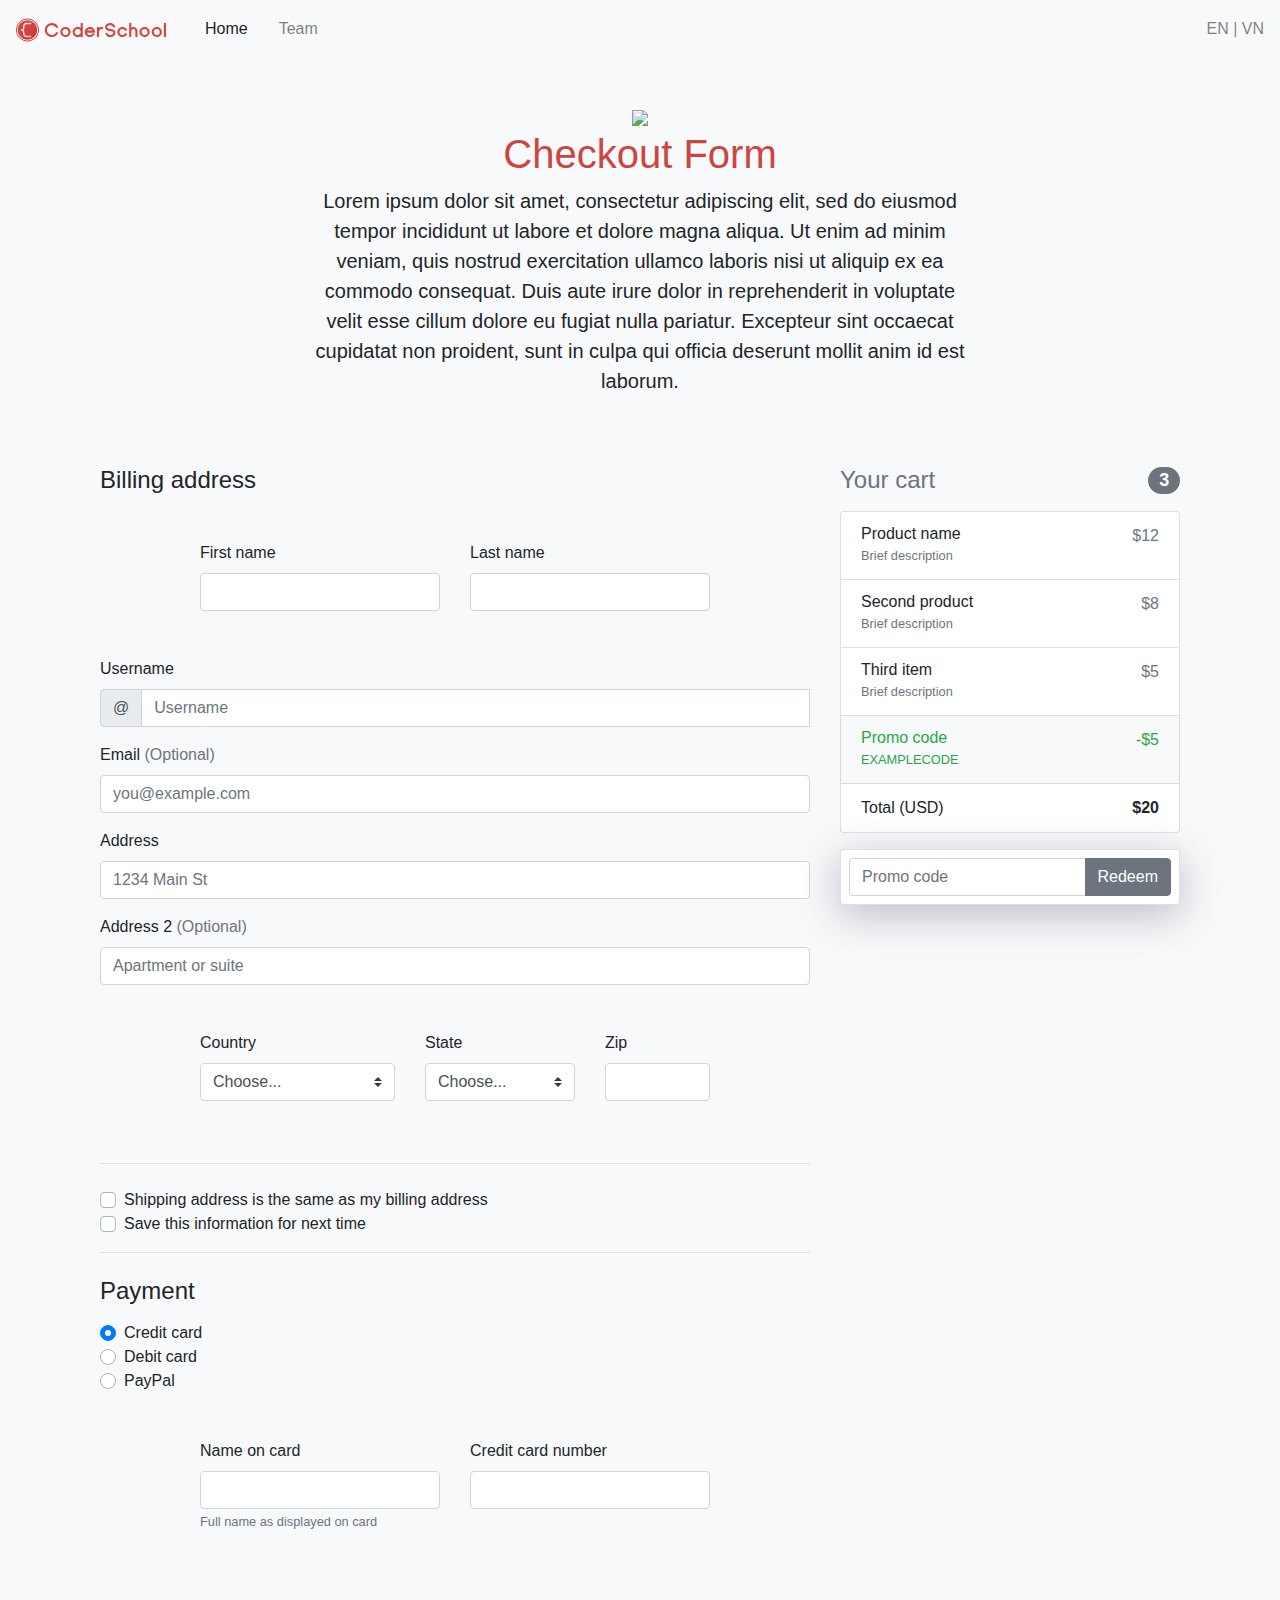
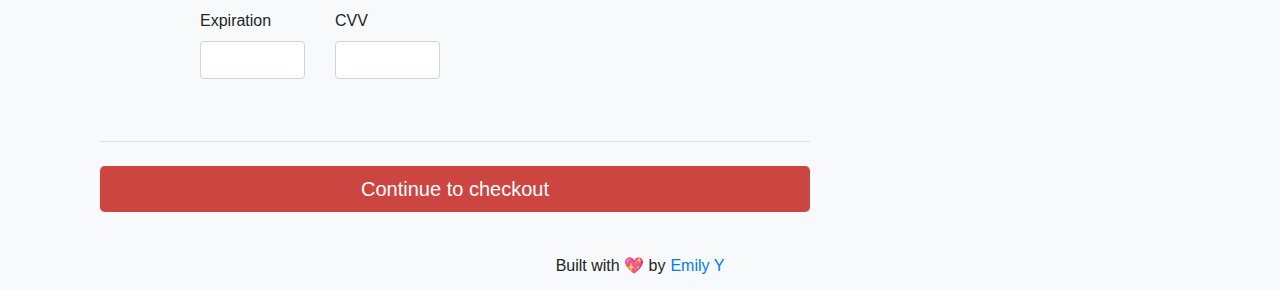
==== checkout.html @ 40ba5e8e "first commit" ====
<!DOCTYPE html>
<html lang="en">

<head>
    <meta charset="UTF-8">
    <meta name="viewport" content="width=device-width, initial-scale=1.0">
    <link rel="stylesheet" crossorigin="anonymous" href="https://use.fontawesome.com/releases/v5.6.3/css/all.css"
        integrity="sha384-UHRtZLI+pbxtHCWp1t77Bi1L4ZtiqrqD80Kn4Z8NTSRyMA2Fd33n5dQ8lWUE00s/" />
    <link rel="stylesheet" href="https://stackpath.bootstrapcdn.com/bootstrap/4.4.1/css/bootstrap.min.css"
        integrity="sha384-Vkoo8x4CGsO3+Hhxv8T/Q5PaXtkKtu6ug5TOeNV6gBiFeWPGFN9MuhOf23Q9Ifjh" crossorigin="anonymous">
    <link rel="stylesheet" href="style.css">
    <link rel="stylesheet" href="checkout.css">
    <link rel="shortcut icon" href="https://cs-pricing-page.netlify.com/img/tab-icon.png" type="image/x-icon">
    <title>Checkout Form</title>
</head>

<nav class="navbar navbar-expand-lg navbar-light bg-light">
    <a class="navbar-brand" href="#">
        <img src="/CoderSchool Landing Page Assets/name.svg" width="150" height="30" alt="">
    </a>
    <button class="navbar-toggler" type="button" data-toggle="collapse" data-target="#navbarText"
        aria-controls="navbarText" aria-expanded="false" aria-label="Toggle navigation">
        <span class="navbar-toggler-icon"></span>
    </button>
    <div class="collapse navbar-collapse" id="navbarText">
        <ul class="navbar-nav mr-auto">
            <li class="nav-item active">
                <a class="nav-link" href="#">Home <span class="sr-only">(current)</span></a>
            </li>
            <li class="nav-item">
                <a class="nav-link" href="#">Team</a>
            </li>
        </ul>
        <span class="navbar-text">
            EN | VN
        </span>
    </div>
</nav>

<div class="pricing-header px-3 py-3 pt-md-5 pb-md-4 mx-auto text-center">
    <img class="logo" src="https://cs-pricing-page.netlify.com/img/tab-icon.png" />
    <h1 class="display-6 red">Checkout Form</h1>
    <p class="lead">Lorem ipsum dolor sit amet, consectetur adipiscing elit, sed do eiusmod tempor incididunt ut labore et dolore magna aliqua. Ut enim ad minim veniam, quis nostrud exercitation ullamco laboris nisi ut aliquip ex ea commodo consequat. Duis aute irure dolor in reprehenderit in voluptate velit esse cillum dolore eu fugiat nulla pariatur. Excepteur sint occaecat cupidatat non proident, sunt in culpa qui officia deserunt mollit anim id est laborum.</p>
</div>

<div class="row">
    <div class="col-md-4 order-md-2 mb-4">
        <h4 class="d-flex justify-content-between align-items-center mb-3">
            <span class="text-muted">Your cart</span>
            <span class="badge badge-secondary badge-pill">3</span>
        </h4>
        <ul class="list-group mb-3">
            <li class="list-group-item d-flex justify-content-between lh-condensed">
                <div>
                    <h6 class="my-0">Product name</h6>
                    <small class="text-muted">Brief description</small>
                </div>
                <span class="text-muted">$12</span>
            </li>
            <li class="list-group-item d-flex justify-content-between lh-condensed">
                <div>
                    <h6 class="my-0">Second product</h6>
                    <small class="text-muted">Brief description</small>
                </div>
                <span class="text-muted">$8</span>
            </li>
            <li class="list-group-item d-flex justify-content-between lh-condensed">
                <div>
                    <h6 class="my-0">Third item</h6>
                    <small class="text-muted">Brief description</small>
                </div>
                <span class="text-muted">$5</span>
            </li>
            <li class="list-group-item d-flex justify-content-between bg-light">
                <div class="text-success">
                    <h6 class="my-0">Promo code</h6>
                    <small>EXAMPLECODE</small>
                </div>
                <span class="text-success">-$5</span>
            </li>
            <li class="list-group-item d-flex justify-content-between">
                <span>Total (USD)</span>
                <strong>$20</strong>
            </li>
        </ul>

        <form class="card p-2">
            <div class="input-group">
                <input type="text" class="form-control" placeholder="Promo code">
                <div class="input-group-append">
                    <button type="submit" class="btn btn-secondary">Redeem</button>
                </div>
            </div>
        </form>
    </div>
    <div class="col-md-8 order-md-1">
        <h4 class="mb-3">Billing address</h4>
        <form class="needs-validation" novalidate="">
            <div class="row">
                <div class="col-md-6 mb-3">
                    <label for="firstName">First name</label>
                    <input type="text" class="form-control" id="firstName" placeholder="" value="" required="">
                    <div class="invalid-feedback">
                        Valid first name is required.
                    </div>
                </div>
                <div class="col-md-6 mb-3">
                    <label for="lastName">Last name</label>
                    <input type="text" class="form-control" id="lastName" placeholder="" value="" required="">
                    <div class="invalid-feedback">
                        Valid last name is required.
                    </div>
                </div>
            </div>

            <div class="mb-3">
                <label for="username">Username</label>
                <div class="input-group">
                    <div class="input-group-prepend">
                        <span class="input-group-text">@</span>
                    </div>
                    <input type="text" class="form-control" id="username" placeholder="Username" required="">
                    <div class="invalid-feedback" style="width: 100%;">
                        Your username is required.
                    </div>
                </div>
            </div>

            <div class="mb-3">
                <label for="email">Email <span class="text-muted">(Optional)</span></label>
                <input type="email" class="form-control" id="email" placeholder="you@example.com">
                <div class="invalid-feedback">
                    Please enter a valid email address for shipping updates.
                </div>
            </div>

            <div class="mb-3">
                <label for="address">Address</label>
                <input type="text" class="form-control" id="address" placeholder="1234 Main St" required="">
                <div class="invalid-feedback">
                    Please enter your shipping address.
                </div>
            </div>

            <div class="mb-3">
                <label for="address2">Address 2 <span class="text-muted">(Optional)</span></label>
                <input type="text" class="form-control" id="address2" placeholder="Apartment or suite">
            </div>

            <div class="row">
                <div class="col-md-5 mb-3">
                    <label for="country">Country</label>
                    <select class="custom-select d-block w-100" id="country" required="">
                        <option value="">Choose...</option>
                        <option>United States</option>
                    </select>
                    <div class="invalid-feedback">
                        Please select a valid country.
                    </div>
                </div>
                <div class="col-md-4 mb-3">
                    <label for="state">State</label>
                    <select class="custom-select d-block w-100" id="state" required="">
                        <option value="">Choose...</option>
                        <option>California</option>
                    </select>
                    <div class="invalid-feedback">
                        Please provide a valid state.
                    </div>
                </div>
                <div class="col-md-3 mb-3">
                    <label for="zip">Zip</label>
                    <input type="text" class="form-control" id="zip" placeholder="" required="">
                    <div class="invalid-feedback">
                        Zip code required.
                    </div>
                </div>
            </div>
            <hr class="mb-4">
            <div class="custom-control custom-checkbox">
                <input type="checkbox" class="custom-control-input" id="same-address">
                <label class="custom-control-label" for="same-address">Shipping address is the same as my billing
                    address</label>
            </div>
            <div class="custom-control custom-checkbox">
                <input type="checkbox" class="custom-control-input" id="save-info">
                <label class="custom-control-label" for="save-info">Save this information for next time</label>
            </div>
            <hr class="mb-4">

            <h4 class="mb-3">Payment</h4>

            <div class="d-block my-3">
                <div class="custom-control custom-radio">
                    <input id="credit" name="paymentMethod" type="radio" class="custom-control-input" checked=""
                        required="">
                    <label class="custom-control-label" for="credit">Credit card</label>
                </div>
                <div class="custom-control custom-radio">
                    <input id="debit" name="paymentMethod" type="radio" class="custom-control-input" required="">
                    <label class="custom-control-label" for="debit">Debit card</label>
                </div>
                <div class="custom-control custom-radio">
                    <input id="paypal" name="paymentMethod" type="radio" class="custom-control-input" required="">
                    <label class="custom-control-label" for="paypal">PayPal</label>
                </div>
            </div>
            <div class="row">
                <div class="col-md-6 mb-3">
                    <label for="cc-name">Name on card</label>
                    <input type="text" class="form-control" id="cc-name" placeholder="" required="">
                    <small class="text-muted">Full name as displayed on card</small>
                    <div class="invalid-feedback">
                        Name on card is required
                    </div>
                </div>
                <div class="col-md-6 mb-3">
                    <label for="cc-number">Credit card number</label>
                    <input type="text" class="form-control" id="cc-number" placeholder="" required="">
                    <div class="invalid-feedback">
                        Credit card number is required
                    </div>
                </div>
            </div>
            <div class="row">
                <div class="col-md-3 mb-3">
                    <label for="cc-expiration">Expiration</label>
                    <input type="text" class="form-control" id="cc-expiration" placeholder="" required="">
                    <div class="invalid-feedback">
                        Expiration date required
                    </div>
                </div>
                <div class="col-md-3 mb-3">
                    <label for="cc-cvv">CVV</label>
                    <input type="text" class="form-control" id="cc-cvv" placeholder="" required="">
                    <div class="invalid-feedback">
                        Security code required
                    </div>
                </div>
            </div>
            <hr class="mb-4">
            <button class="btn btn-primary btn-lg btn-block" type="submit">Continue to checkout</button>
        </form>
    </div>
</div>
<footer>
    Built with 💖 by
    <a href="https://github.com/yumemily">Emily Y</a>
</footer>

<body>

</body>

</html>
---- style.css ----
.navbar-nav > .nav-item {
    margin-left: 15px;
    color: rgba(0,0,0,.9);
  }

.box-shadow {
  box-shadow: 0 0.25rem 0.75rem rgba(0, 0, 0, 0.05);
}

section {
    display: flex;
    padding-top: 2%;
    align-items: center;
    justify-content: center;
    flex-direction: column;
  }

:root {
  --red: #cd4541;
}

.red {
  color: var(--red);
}

.btn-primary {
    border: 0px;
    color: white;
    background-color: var(--red);
  }

.card {
  margin-bottom: 25px;
  box-shadow: 0 10px 40px rgba(59, 43, 91, 0.3);
}

#third {
    background-image: url(/CoderSchool\ Landing\ Page\ Assets/banner.jpg);
    min-height: 800px;
    width: 100%;
    padding-bottom: 103.663px;
  }

#fourth > .container > p:nth-last-of-type(1) {
font-size: 25px;
margin-bottom: 100px;
}

#fourth{
    padding-bottom: 100px;
    background-color:#E9EBEE;
}

footer {
    height: 3em;
    display: flex;
    align-items: center;
    justify-content: center;
}

footer > a {
    margin-left: 5px;
}

a {
    color: #007bff;
    text-decoration: none;
    background-color: transparent;
}

.typewrite {
    font-size: 40px;
    font-weight: bold;
    text-align: center;
}

section:nth-child(odd) {
    background-color: #e9ebee;
}

.first-section{
    height: 800px;
    padding-bottom: 103.663px;
}

*{
    box-sizing: border-box;
}
---- checkout.css ----
.pricing-header {
    max-width: 700px;
}

.logo{
    width: 100px;
}
.row{
    padding: 30px 100px;
}

body{
    background-color: #F8F9FA;
}
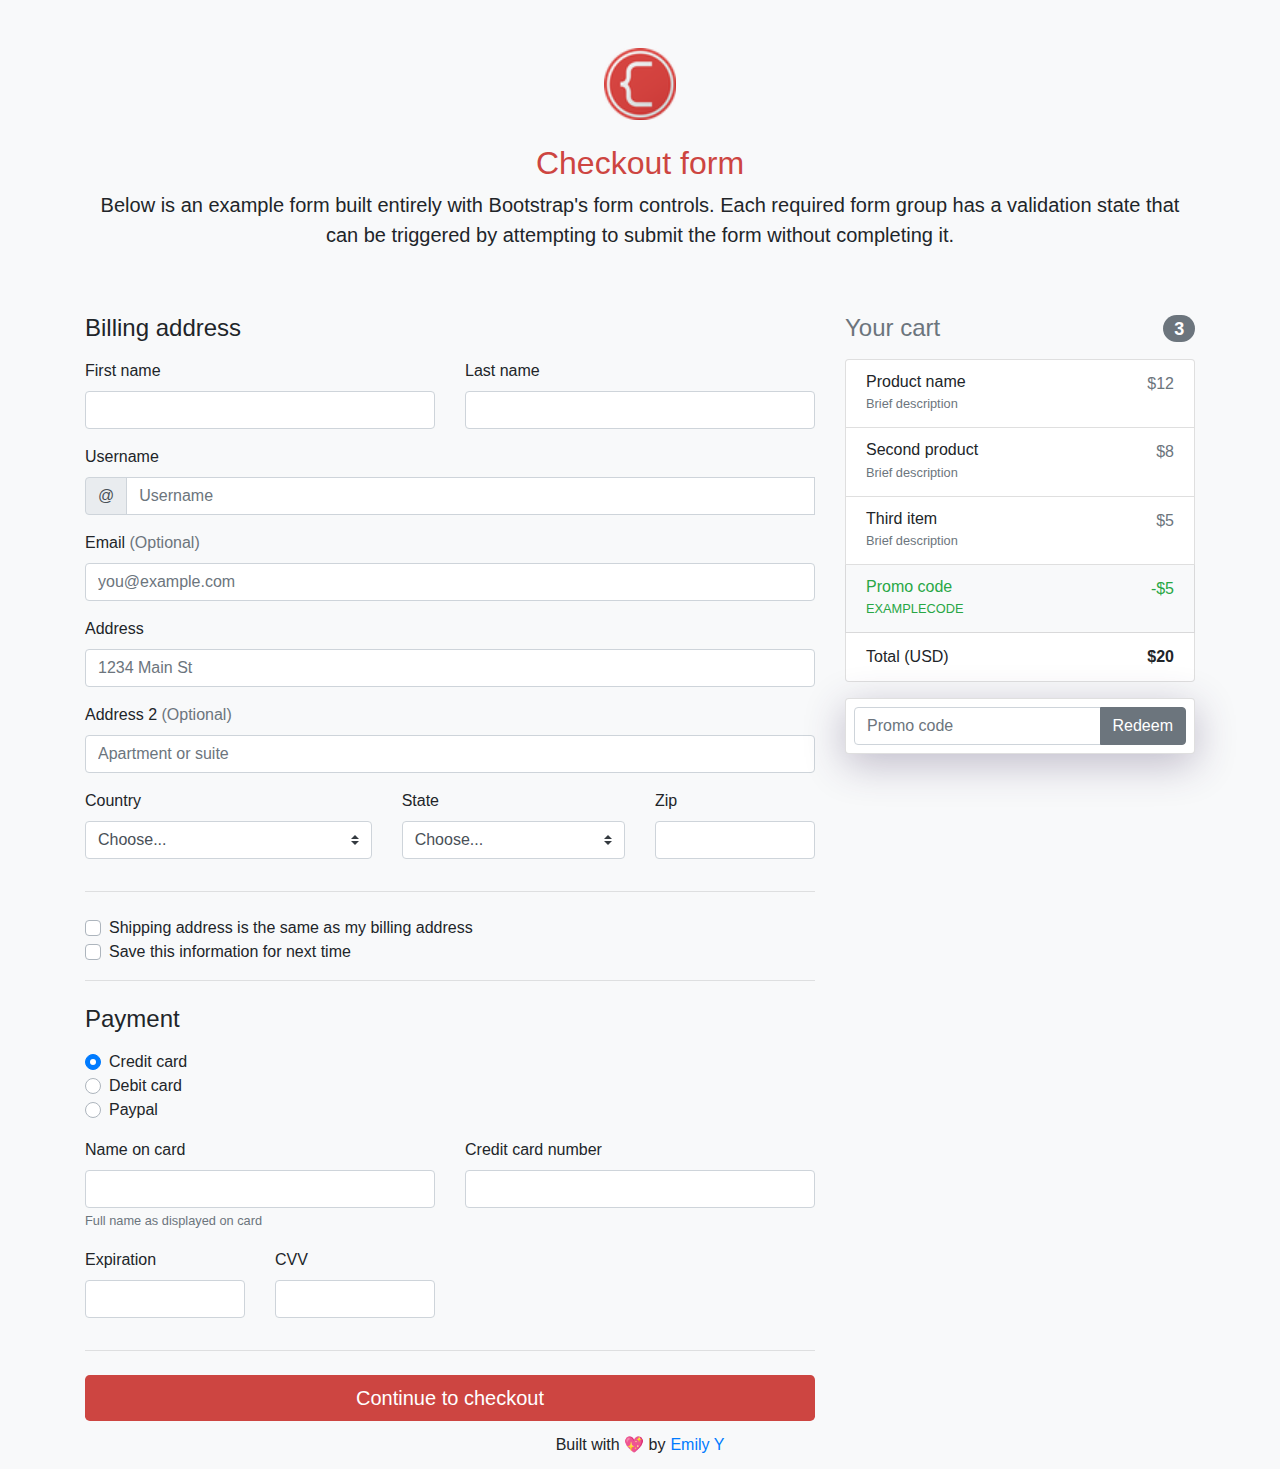
==== commit 96ce9036: "make form input required" ====
--- a/checkout.html
+++ b/checkout.html
@@ -1,255 +1,270 @@
-<!DOCTYPE html>
+
+<!doctype html>
 <html lang="en">
-
-<head>
-    <meta charset="UTF-8">
-    <meta name="viewport" content="width=device-width, initial-scale=1.0">
-    <link rel="stylesheet" crossorigin="anonymous" href="https://use.fontawesome.com/releases/v5.6.3/css/all.css"
-        integrity="sha384-UHRtZLI+pbxtHCWp1t77Bi1L4ZtiqrqD80Kn4Z8NTSRyMA2Fd33n5dQ8lWUE00s/" />
+  <head>
+    <meta charset="utf-8">
+    <meta name="viewport" content="width=device-width, initial-scale=1, shrink-to-fit=no">
+    <meta name="description" content="">
+    <meta name="author" content="">
     <link rel="stylesheet" href="https://stackpath.bootstrapcdn.com/bootstrap/4.4.1/css/bootstrap.min.css"
         integrity="sha384-Vkoo8x4CGsO3+Hhxv8T/Q5PaXtkKtu6ug5TOeNV6gBiFeWPGFN9MuhOf23Q9Ifjh" crossorigin="anonymous">
     <link rel="stylesheet" href="style.css">
-    <link rel="stylesheet" href="checkout.css">
     <link rel="shortcut icon" href="https://cs-pricing-page.netlify.com/img/tab-icon.png" type="image/x-icon">
-    <title>Checkout Form</title>
-</head>
-
-<nav class="navbar navbar-expand-lg navbar-light bg-light">
-    <a class="navbar-brand" href="#">
-        <img src="/CoderSchool Landing Page Assets/name.svg" width="150" height="30" alt="">
-    </a>
-    <button class="navbar-toggler" type="button" data-toggle="collapse" data-target="#navbarText"
-        aria-controls="navbarText" aria-expanded="false" aria-label="Toggle navigation">
-        <span class="navbar-toggler-icon"></span>
-    </button>
-    <div class="collapse navbar-collapse" id="navbarText">
-        <ul class="navbar-nav mr-auto">
-            <li class="nav-item active">
-                <a class="nav-link" href="#">Home <span class="sr-only">(current)</span></a>
-            </li>
-            <li class="nav-item">
-                <a class="nav-link" href="#">Team</a>
-            </li>
-        </ul>
-        <span class="navbar-text">
-            EN | VN
-        </span>
-    </div>
-</nav>
-
-<div class="pricing-header px-3 py-3 pt-md-5 pb-md-4 mx-auto text-center">
-    <img class="logo" src="https://cs-pricing-page.netlify.com/img/tab-icon.png" />
-    <h1 class="display-6 red">Checkout Form</h1>
-    <p class="lead">Lorem ipsum dolor sit amet, consectetur adipiscing elit, sed do eiusmod tempor incididunt ut labore et dolore magna aliqua. Ut enim ad minim veniam, quis nostrud exercitation ullamco laboris nisi ut aliquip ex ea commodo consequat. Duis aute irure dolor in reprehenderit in voluptate velit esse cillum dolore eu fugiat nulla pariatur. Excepteur sint occaecat cupidatat non proident, sunt in culpa qui officia deserunt mollit anim id est laborum.</p>
-</div>
-
-<div class="row">
-    <div class="col-md-4 order-md-2 mb-4">
-        <h4 class="d-flex justify-content-between align-items-center mb-3">
+    <link rel="icon" href="/docs/4.0/assets/img/favicons/favicon.ico">
+
+    <title>Checkout</title>
+
+    <link rel="canonical" href="https://getbootstrap.com/docs/4.0/examples/checkout/">
+
+    <!-- Bootstrap core CSS -->
+    <link href="../../dist/css/bootstrap.min.css" rel="stylesheet">
+
+    <!-- Custom styles for this template -->
+    <link href="form-validation.css" rel="stylesheet">
+  </head>
+
+  <body class="bg-light">
+
+    <div class="container">
+      <div class="py-5 text-center">
+        <img class="d-block mx-auto mb-4 " src="/CoderSchool Landing Page Assets/tab-icon.png" alt="" width="72" height="72">
+        <h2 class="blah red">Checkout form</h2>
+        <p class="lead">Below is an example form built entirely with Bootstrap's form controls. Each required form group has a validation state that can be triggered by attempting to submit the form without completing it.</p>
+      </div>
+
+      <div class="row">
+        <div class="col-md-4 order-md-2 mb-4">
+          <h4 class="d-flex justify-content-between align-items-center mb-3">
             <span class="text-muted">Your cart</span>
             <span class="badge badge-secondary badge-pill">3</span>
-        </h4>
-        <ul class="list-group mb-3">
+          </h4>
+          <ul class="list-group mb-3">
             <li class="list-group-item d-flex justify-content-between lh-condensed">
-                <div>
-                    <h6 class="my-0">Product name</h6>
-                    <small class="text-muted">Brief description</small>
-                </div>
-                <span class="text-muted">$12</span>
+              <div>
+                <h6 class="my-0">Product name</h6>
+                <small class="text-muted">Brief description</small>
+              </div>
+              <span class="text-muted">$12</span>
             </li>
             <li class="list-group-item d-flex justify-content-between lh-condensed">
-                <div>
-                    <h6 class="my-0">Second product</h6>
-                    <small class="text-muted">Brief description</small>
-                </div>
-                <span class="text-muted">$8</span>
+              <div>
+                <h6 class="my-0">Second product</h6>
+                <small class="text-muted">Brief description</small>
+              </div>
+              <span class="text-muted">$8</span>
             </li>
             <li class="list-group-item d-flex justify-content-between lh-condensed">
-                <div>
-                    <h6 class="my-0">Third item</h6>
-                    <small class="text-muted">Brief description</small>
-                </div>
-                <span class="text-muted">$5</span>
+              <div>
+                <h6 class="my-0">Third item</h6>
+                <small class="text-muted">Brief description</small>
+              </div>
+              <span class="text-muted">$5</span>
             </li>
             <li class="list-group-item d-flex justify-content-between bg-light">
-                <div class="text-success">
-                    <h6 class="my-0">Promo code</h6>
-                    <small>EXAMPLECODE</small>
-                </div>
-                <span class="text-success">-$5</span>
+              <div class="text-success">
+                <h6 class="my-0">Promo code</h6>
+                <small>EXAMPLECODE</small>
+              </div>
+              <span class="text-success">-$5</span>
             </li>
             <li class="list-group-item d-flex justify-content-between">
-                <span>Total (USD)</span>
-                <strong>$20</strong>
-            </li>
-        </ul>
-
-        <form class="card p-2">
+              <span>Total (USD)</span>
+              <strong>$20</strong>
+            </li>
+          </ul>
+
+          <form class="card p-2">
             <div class="input-group">
-                <input type="text" class="form-control" placeholder="Promo code">
-                <div class="input-group-append">
-                    <button type="submit" class="btn btn-secondary">Redeem</button>
-                </div>
-            </div>
-        </form>
-    </div>
-    <div class="col-md-8 order-md-1">
-        <h4 class="mb-3">Billing address</h4>
-        <form class="needs-validation" novalidate="">
-            <div class="row">
-                <div class="col-md-6 mb-3">
-                    <label for="firstName">First name</label>
-                    <input type="text" class="form-control" id="firstName" placeholder="" value="" required="">
-                    <div class="invalid-feedback">
-                        Valid first name is required.
-                    </div>
-                </div>
-                <div class="col-md-6 mb-3">
-                    <label for="lastName">Last name</label>
-                    <input type="text" class="form-control" id="lastName" placeholder="" value="" required="">
-                    <div class="invalid-feedback">
-                        Valid last name is required.
-                    </div>
-                </div>
-            </div>
-
-            <div class="mb-3">
-                <label for="username">Username</label>
-                <div class="input-group">
-                    <div class="input-group-prepend">
-                        <span class="input-group-text">@</span>
-                    </div>
-                    <input type="text" class="form-control" id="username" placeholder="Username" required="">
-                    <div class="invalid-feedback" style="width: 100%;">
-                        Your username is required.
-                    </div>
-                </div>
-            </div>
-
-            <div class="mb-3">
-                <label for="email">Email <span class="text-muted">(Optional)</span></label>
-                <input type="email" class="form-control" id="email" placeholder="you@example.com">
-                <div class="invalid-feedback">
-                    Please enter a valid email address for shipping updates.
-                </div>
-            </div>
-
-            <div class="mb-3">
-                <label for="address">Address</label>
-                <input type="text" class="form-control" id="address" placeholder="1234 Main St" required="">
-                <div class="invalid-feedback">
-                    Please enter your shipping address.
-                </div>
-            </div>
-
-            <div class="mb-3">
-                <label for="address2">Address 2 <span class="text-muted">(Optional)</span></label>
-                <input type="text" class="form-control" id="address2" placeholder="Apartment or suite">
-            </div>
-
-            <div class="row">
-                <div class="col-md-5 mb-3">
-                    <label for="country">Country</label>
-                    <select class="custom-select d-block w-100" id="country" required="">
-                        <option value="">Choose...</option>
-                        <option>United States</option>
-                    </select>
-                    <div class="invalid-feedback">
-                        Please select a valid country.
-                    </div>
-                </div>
-                <div class="col-md-4 mb-3">
-                    <label for="state">State</label>
-                    <select class="custom-select d-block w-100" id="state" required="">
-                        <option value="">Choose...</option>
-                        <option>California</option>
-                    </select>
-                    <div class="invalid-feedback">
-                        Please provide a valid state.
-                    </div>
-                </div>
-                <div class="col-md-3 mb-3">
-                    <label for="zip">Zip</label>
-                    <input type="text" class="form-control" id="zip" placeholder="" required="">
-                    <div class="invalid-feedback">
-                        Zip code required.
-                    </div>
-                </div>
+              <input type="text" class="form-control" placeholder="Promo code">
+              <div class="input-group-append">
+                <button type="submit" class="btn btn-secondary">Redeem</button>
+              </div>
+            </div>
+          </form>
+        </div>
+        <div class="col-md-8 order-md-1">
+          <h4 class="mb-3">Billing address</h4>
+          <form class="needs-validation" novalidate>
+            <div class="row">
+              <div class="col-md-6 mb-3">
+                <label for="firstName">First name</label>
+                <input type="text" class="form-control" id="firstName" placeholder="" value="" required>
+                <div class="invalid-feedback">
+                  Valid first name is required.
+                </div>
+              </div>
+              <div class="col-md-6 mb-3">
+                <label for="lastName">Last name</label>
+                <input type="text" class="form-control" id="lastName" placeholder="" value="" required>
+                <div class="invalid-feedback">
+                  Valid last name is required.
+                </div>
+              </div>
+            </div>
+
+            <div class="mb-3">
+              <label for="username">Username</label>
+              <div class="input-group">
+                <div class="input-group-prepend">
+                  <span class="input-group-text">@</span>
+                </div>
+                <input type="text" class="form-control" id="username" placeholder="Username" required>
+                <div class="invalid-feedback" style="width: 100%;">
+                  Your username is required.
+                </div>
+              </div>
+            </div>
+
+            <div class="mb-3">
+              <label for="email">Email <span class="text-muted">(Optional)</span></label>
+              <input type="email" class="form-control" id="email" placeholder="you@example.com">
+              <div class="invalid-feedback">
+                Please enter a valid email address for shipping updates.
+              </div>
+            </div>
+
+            <div class="mb-3">
+              <label for="address">Address</label>
+              <input type="text" class="form-control" id="address" placeholder="1234 Main St" required>
+              <div class="invalid-feedback">
+                Please enter your shipping address.
+              </div>
+            </div>
+
+            <div class="mb-3">
+              <label for="address2">Address 2 <span class="text-muted">(Optional)</span></label>
+              <input type="text" class="form-control" id="address2" placeholder="Apartment or suite">
+            </div>
+
+            <div class="row">
+              <div class="col-md-5 mb-3">
+                <label for="country">Country</label>
+                <select class="custom-select d-block w-100" id="country" required>
+                  <option value="">Choose...</option>
+                  <option>United States</option>
+                </select>
+                <div class="invalid-feedback">
+                  Please select a valid country.
+                </div>
+              </div>
+              <div class="col-md-4 mb-3">
+                <label for="state">State</label>
+                <select class="custom-select d-block w-100" id="state" required>
+                  <option value="">Choose...</option>
+                  <option>California</option>
+                </select>
+                <div class="invalid-feedback">
+                  Please provide a valid state.
+                </div>
+              </div>
+              <div class="col-md-3 mb-3">
+                <label for="zip">Zip</label>
+                <input type="text" class="form-control" id="zip" placeholder="" required>
+                <div class="invalid-feedback">
+                  Zip code required.
+                </div>
+              </div>
             </div>
             <hr class="mb-4">
             <div class="custom-control custom-checkbox">
-                <input type="checkbox" class="custom-control-input" id="same-address">
-                <label class="custom-control-label" for="same-address">Shipping address is the same as my billing
-                    address</label>
+              <input type="checkbox" class="custom-control-input" id="same-address">
+              <label class="custom-control-label" for="same-address">Shipping address is the same as my billing address</label>
             </div>
             <div class="custom-control custom-checkbox">
-                <input type="checkbox" class="custom-control-input" id="save-info">
-                <label class="custom-control-label" for="save-info">Save this information for next time</label>
+              <input type="checkbox" class="custom-control-input" id="save-info">
+              <label class="custom-control-label" for="save-info">Save this information for next time</label>
             </div>
             <hr class="mb-4">
 
             <h4 class="mb-3">Payment</h4>
 
             <div class="d-block my-3">
-                <div class="custom-control custom-radio">
-                    <input id="credit" name="paymentMethod" type="radio" class="custom-control-input" checked=""
-                        required="">
-                    <label class="custom-control-label" for="credit">Credit card</label>
-                </div>
-                <div class="custom-control custom-radio">
-                    <input id="debit" name="paymentMethod" type="radio" class="custom-control-input" required="">
-                    <label class="custom-control-label" for="debit">Debit card</label>
-                </div>
-                <div class="custom-control custom-radio">
-                    <input id="paypal" name="paymentMethod" type="radio" class="custom-control-input" required="">
-                    <label class="custom-control-label" for="paypal">PayPal</label>
-                </div>
-            </div>
-            <div class="row">
-                <div class="col-md-6 mb-3">
-                    <label for="cc-name">Name on card</label>
-                    <input type="text" class="form-control" id="cc-name" placeholder="" required="">
-                    <small class="text-muted">Full name as displayed on card</small>
-                    <div class="invalid-feedback">
-                        Name on card is required
-                    </div>
-                </div>
-                <div class="col-md-6 mb-3">
-                    <label for="cc-number">Credit card number</label>
-                    <input type="text" class="form-control" id="cc-number" placeholder="" required="">
-                    <div class="invalid-feedback">
-                        Credit card number is required
-                    </div>
-                </div>
-            </div>
-            <div class="row">
-                <div class="col-md-3 mb-3">
-                    <label for="cc-expiration">Expiration</label>
-                    <input type="text" class="form-control" id="cc-expiration" placeholder="" required="">
-                    <div class="invalid-feedback">
-                        Expiration date required
-                    </div>
-                </div>
-                <div class="col-md-3 mb-3">
-                    <label for="cc-cvv">CVV</label>
-                    <input type="text" class="form-control" id="cc-cvv" placeholder="" required="">
-                    <div class="invalid-feedback">
-                        Security code required
-                    </div>
-                </div>
+              <div class="custom-control custom-radio">
+                <input id="credit" name="paymentMethod" type="radio" class="custom-control-input" checked required>
+                <label class="custom-control-label" for="credit">Credit card</label>
+              </div>
+              <div class="custom-control custom-radio">
+                <input id="debit" name="paymentMethod" type="radio" class="custom-control-input" required>
+                <label class="custom-control-label" for="debit">Debit card</label>
+              </div>
+              <div class="custom-control custom-radio">
+                <input id="paypal" name="paymentMethod" type="radio" class="custom-control-input" required>
+                <label class="custom-control-label" for="paypal">Paypal</label>
+              </div>
+            </div>
+            <div class="row">
+              <div class="col-md-6 mb-3">
+                <label for="cc-name">Name on card</label>
+                <input type="text" class="form-control" id="cc-name" placeholder="" required>
+                <small class="text-muted">Full name as displayed on card</small>
+                <div class="invalid-feedback">
+                  Name on card is required
+                </div>
+              </div>
+              <div class="col-md-6 mb-3">
+                <label for="cc-number">Credit card number</label>
+                <input type="text" class="form-control" id="cc-number" placeholder="" required>
+                <div class="invalid-feedback">
+                  Credit card number is required
+                </div>
+              </div>
+            </div>
+            <div class="row">
+              <div class="col-md-3 mb-3">
+                <label for="cc-expiration">Expiration</label>
+                <input type="text" class="form-control" id="cc-expiration" placeholder="" required>
+                <div class="invalid-feedback">
+                  Expiration date required
+                </div>
+              </div>
+              <div class="col-md-3 mb-3">
+                <label for="cc-expiration">CVV</label>
+                <input type="text" class="form-control" id="cc-cvv" placeholder="" required>
+                <div class="invalid-feedback">
+                  Security code required
+                </div>
+              </div>
             </div>
             <hr class="mb-4">
             <button class="btn btn-primary btn-lg btn-block" type="submit">Continue to checkout</button>
-        </form>
-    </div>
-</div>
-<footer>
-    Built with 💖 by
-    <a href="https://github.com/yumemily">Emily Y</a>
-</footer>
-
-<body>
-
-</body>
-
-</html>+          </form>
+        </div>
+      </div>
+
+      <footer>
+        Built with 💖 by
+        <a href="https://github.com/yumemily">Emily Y</a>
+    </footer>
+
+    <!-- Bootstrap core JavaScript
+    ================================================== -->
+    <!-- Placed at the end of the document so the pages load faster -->
+    <script src="https://code.jquery.com/jquery-3.2.1.slim.min.js" integrity="sha384-KJ3o2DKtIkvYIK3UENzmM7KCkRr/rE9/Qpg6aAZGJwFDMVNA/GpGFF93hXpG5KkN" crossorigin="anonymous"></script>
+    <script>window.jQuery || document.write('<script src="../../assets/js/vendor/jquery-slim.min.js"><\/script>')</script>
+    <script src="../../assets/js/vendor/popper.min.js"></script>
+    <script src="../../dist/js/bootstrap.min.js"></script>
+    <script src="../../assets/js/vendor/holder.min.js"></script>
+    <script>
+      // Example starter JavaScript for disabling form submissions if there are invalid fields
+      (function() {
+        'use strict';
+
+        window.addEventListener('load', function() {
+          // Fetch all the forms we want to apply custom Bootstrap validation styles to
+          var forms = document.getElementsByClassName('needs-validation');
+
+          // Loop over them and prevent submission
+          var validation = Array.prototype.filter.call(forms, function(form) {
+            form.addEventListener('submit', function(event) {
+              if (form.checkValidity() === false) {
+                event.preventDefault();
+                event.stopPropagation();
+              }
+              form.classList.add('was-validated');
+            }, false);
+          });
+        }, false);
+      })();
+    </script>
+  </body>
+</html>
--- a/style.css
+++ b/style.css
@@ -49,6 +49,7 @@
 #fourth{
     padding-bottom: 100px;
     background-color:#E9EBEE;
+    padding-top: none;
 }
 
 footer {
@@ -81,8 +82,16 @@
 .first-section{
     height: 800px;
     padding-bottom: 103.663px;
+    padding-left: 100px;
+    padding-right: 100px;
 }
 
 *{
     box-sizing: border-box;
+}
+
+#fifth{
+  text-align: center;
+  padding-bottom: 100px;
+  background-color: white;
 }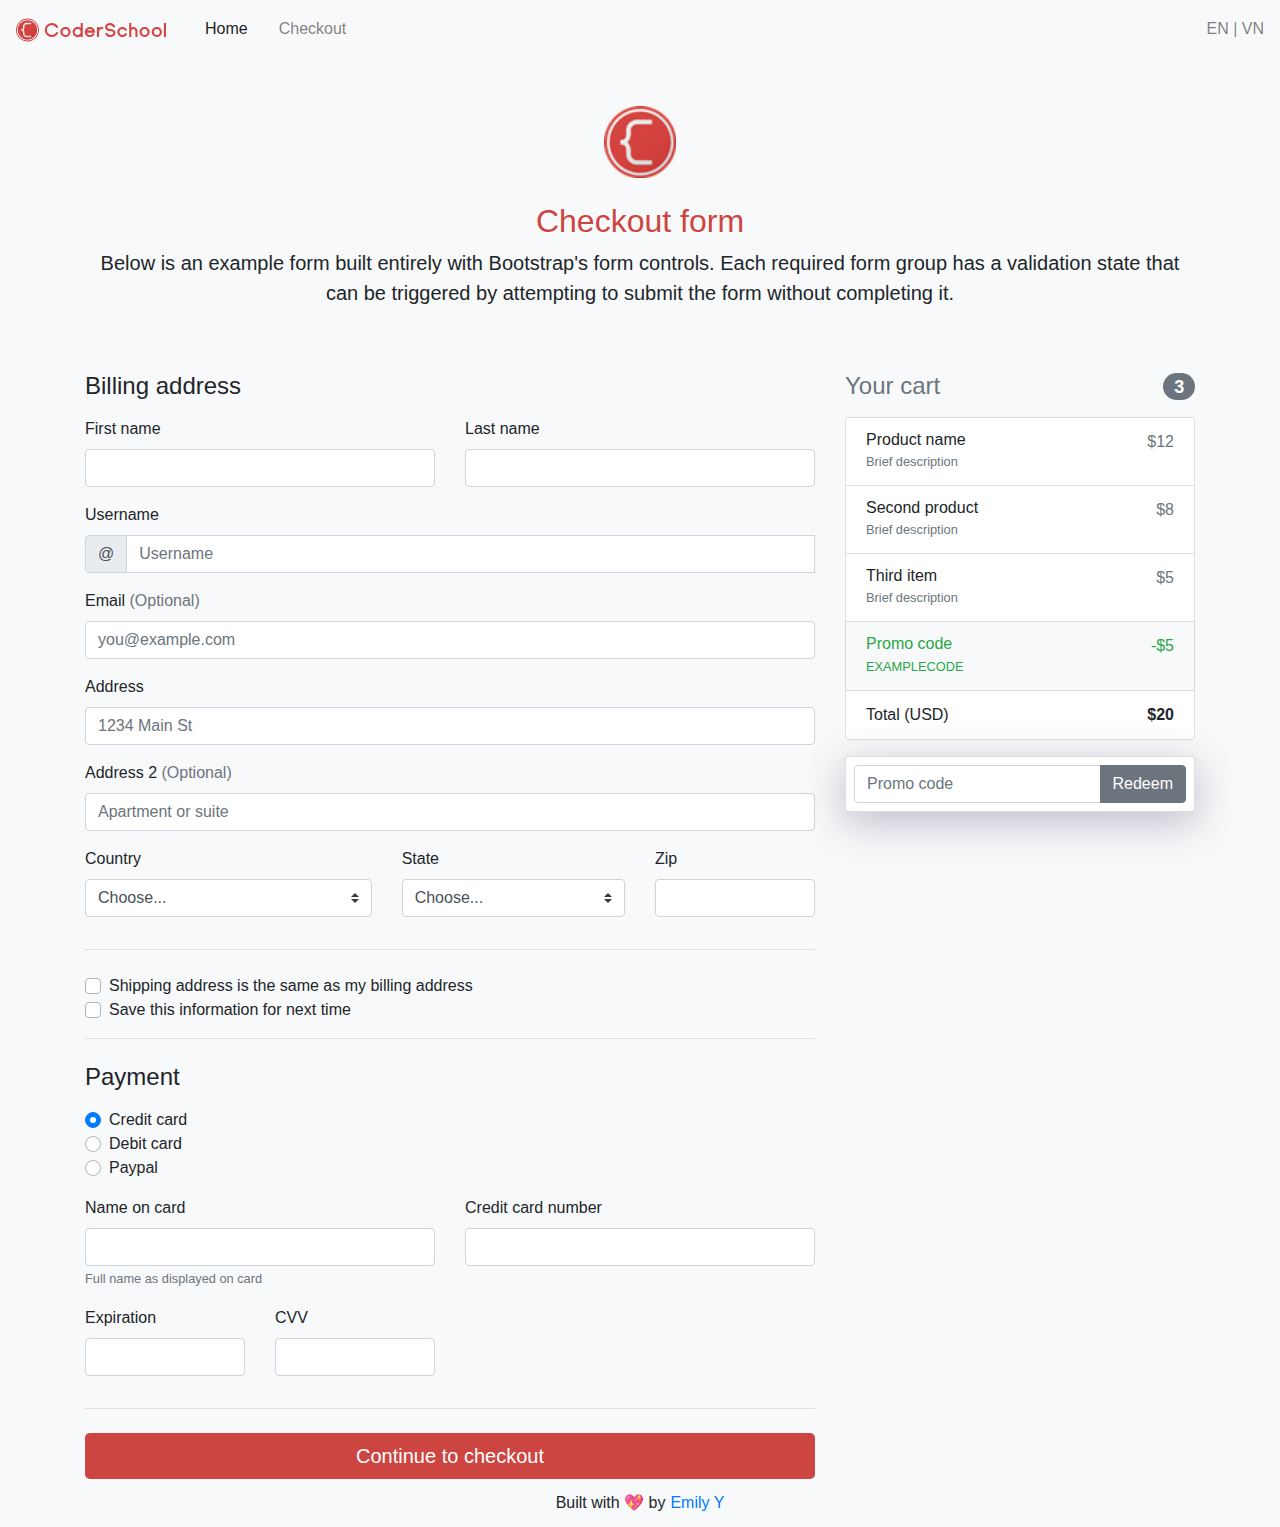
==== commit 6fadc7c7: "added nav bar to checkout page" ====
--- a/checkout.html
+++ b/checkout.html
@@ -19,10 +19,30 @@
     <!-- Bootstrap core CSS -->
     <link href="../../dist/css/bootstrap.min.css" rel="stylesheet">
 
-    <!-- Custom styles for this template -->
-    <link href="form-validation.css" rel="stylesheet">
+    <!-- Custom styles for this template 
+    <link href="form-validation.css" rel="stylesheet">-->
   </head>
-
+  <nav class="navbar navbar-expand-lg navbar-light bg-light">
+    <a class="navbar-brand" href="#">
+        <img src="/CoderSchool Landing Page Assets/name.svg" width="150" height="30" alt="">
+      </a>
+    <button class="navbar-toggler" type="button" data-toggle="collapse" data-target="#navbarText" aria-controls="navbarText" aria-expanded="false" aria-label="Toggle navigation">
+      <span class="navbar-toggler-icon"></span>
+    </button>
+    <div class="collapse navbar-collapse" id="navbarText">
+      <ul class="navbar-nav mr-auto">
+        <li class="nav-item active">
+          <a class="nav-link" href="#">Home <span class="sr-only">(current)</span></a>
+        </li>
+        <li class="nav-item">
+          <a class="nav-link" href="/checkout.html">Checkout</a>
+        </li>
+      </ul>
+      <span class="navbar-text">
+        EN | VN
+      </span>
+    </div>
+  </nav>
   <body class="bg-light">
 
     <div class="container">
